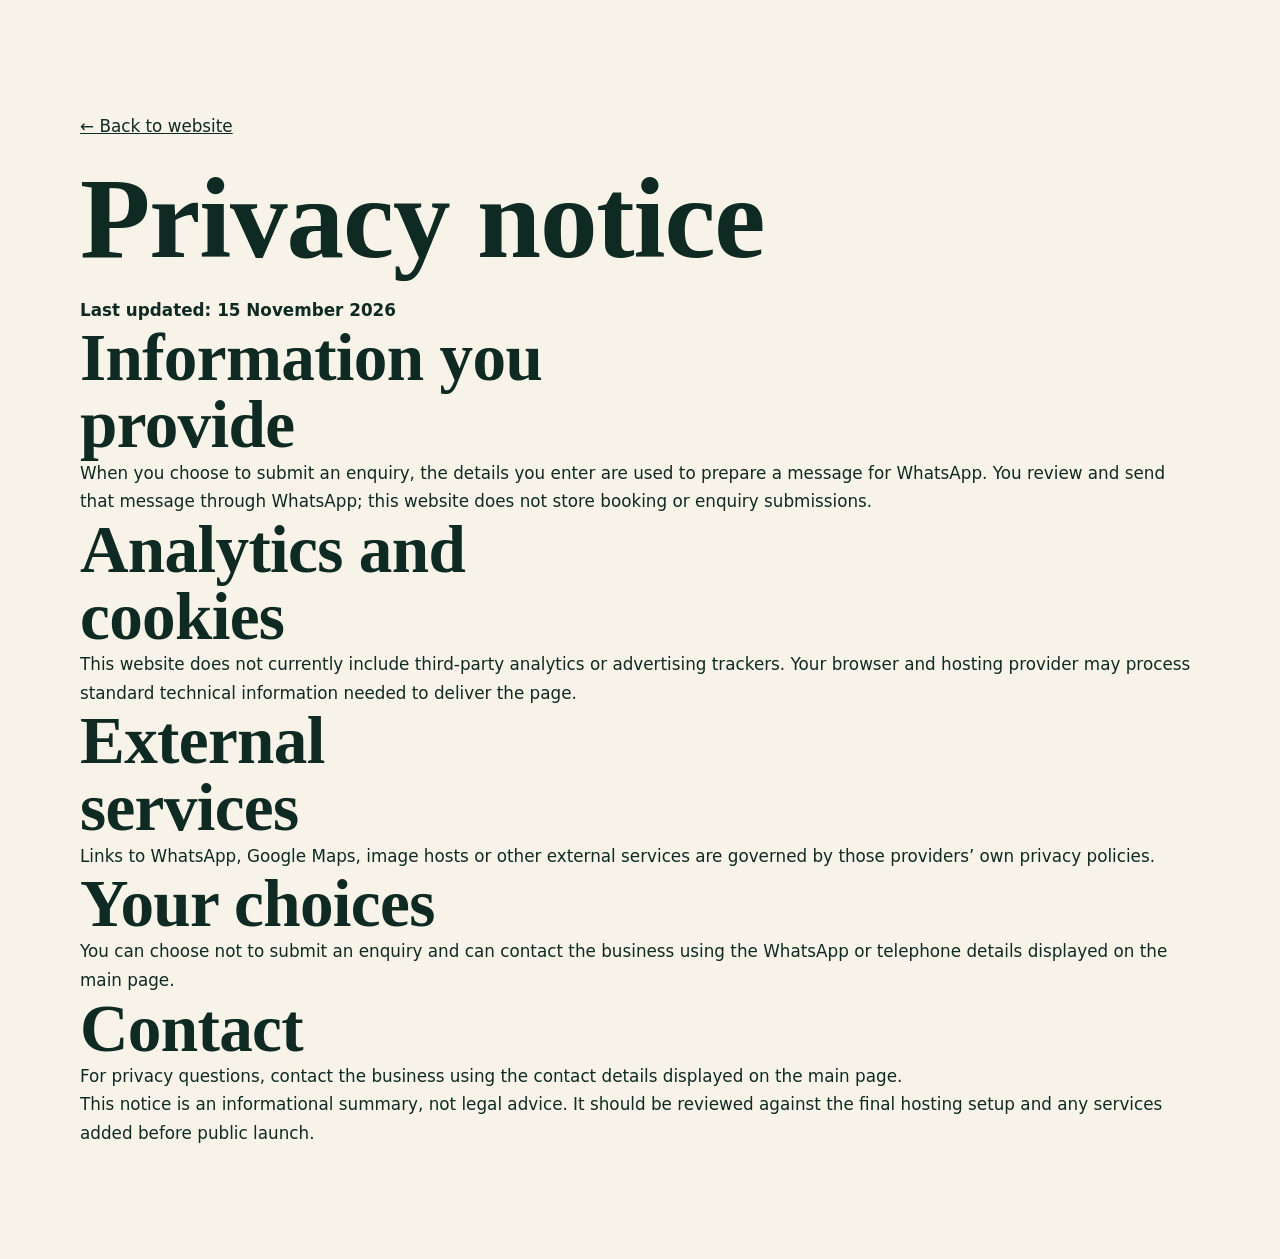
==== privacy.html @ 3b40330c "Add plain-language privacy notice" ====
<!doctype html>
<html lang="en"><head><meta charset="utf-8"><meta name="viewport" content="width=device-width, initial-scale=1"><meta name="robots" content="index,follow"><title>Privacy Notice | A.J Couture & Lifestyle Hub</title><meta name="description" content="How this website handles contact and enquiry information."><link rel="stylesheet" href="css/style.css"></head>
<body><main><section><div class="w"><p><a href="index.html">← Back to website</a></p><h1>Privacy notice</h1><p><strong>Last updated: 15 November 2026</strong></p>
<h2>Information you provide</h2><p>When you choose to submit an enquiry, the details you enter are used to prepare a message for WhatsApp. You review and send that message through WhatsApp; this website does not store booking or enquiry submissions.</p>
<h2>Analytics and cookies</h2><p>This website does not currently include third-party analytics or advertising trackers. Your browser and hosting provider may process standard technical information needed to deliver the page.</p>
<h2>External services</h2><p>Links to WhatsApp, Google Maps, image hosts or other external services are governed by those providers’ own privacy policies.</p>
<h2>Your choices</h2><p>You can choose not to submit an enquiry and can contact the business using the WhatsApp or telephone details displayed on the main page.</p>
<h2>Contact</h2><p>For privacy questions, contact the business using the contact details displayed on the main page.</p>
<p>This notice is an informational summary, not legal advice. It should be reviewed against the final hosting setup and any services added before public launch.</p></div></section></main></body></html>
---- css/style.css ----
:root{--bg:#f8f3e8;--bg2:#efe6d2;--ink:#0f2a22;--mute:#52665e;--line:#d9ccae;--gt:#8a6414;--gold:#d4af37;--emd:#06241c;--em2:#0b3d2e;
--d:"Cormorant Garamond",Georgia,serif;--t:"Jost","Segoe UI",system-ui,sans-serif;
box-sizing:border-box;padding-top:env(safe-area-inset-top,0px);padding-bottom:env(safe-area-inset-bottom,0px);color-scheme:light dark}
@media (prefers-color-scheme:dark){:root{--bg:#07281f;--bg2:#0b3328;--ink:#f6efdc;--mute:#a9c0b4;--line:#1c4a3b;--gt:#e6c36a}}
*,*::before,*::after{box-sizing:border-box}
html{scroll-behavior:smooth;scroll-padding-top:calc(72px + env(safe-area-inset-top,0px));height:100%}
body{margin:0;min-height:100%;background:var(--bg);color:var(--ink);font:400 1.05rem/1.7 var(--t);overflow-x:hidden}
body::before{content:"";position:fixed;inset:0 0 auto;height:env(safe-area-inset-top,0px);background:var(--emd);z-index:90}
a{color:inherit}p{margin:0}h1,h2,h3{font-family:var(--d);margin:0;line-height:1;letter-spacing:-.01em;font-weight:700}
:focus-visible{outline:3px solid var(--gold);outline-offset:3px;border-radius:6px}
.w{width:min(1120px,100% - 2.5rem);margin-inline:auto}
section{padding:clamp(4rem,9vw,7rem) 0}
h2{font-size:clamp(2.4rem,6vw,4.2rem);max-width:14ch}
.mute{color:var(--mute)}.gt{color:var(--gt);font-style:italic}
#tp{position:fixed;top:env(safe-area-inset-top,0px);left:0;right:0;height:7px;z-index:95;background:var(--emd)}
#tp i{display:block;height:100%;background:var(--gold);transform-origin:left;transform:scaleX(0)}
#tp::after{content:"";position:absolute;inset:0;background:repeating-linear-gradient(90deg,transparent 0 9px,#06241c88 9px 10px)}
#gl{position:fixed;left:0;top:0;width:480px;height:480px;margin:-240px 0 0 -240px;border-radius:50%;pointer-events:none;z-index:0;background:radial-gradient(circle,#d4af3724,transparent 65%)}
nav{position:sticky;top:calc(env(safe-area-inset-top,0px) + 7px);z-index:80;background:#06241ce6;backdrop-filter:blur(14px);color:#f6efdc;border-bottom:1px solid #d4af3733}
nav .w{display:flex;align-items:center;justify-content:space-between;height:64px;gap:1rem}
.logo{font:700 1.7rem var(--d);text-decoration:none;display:flex;align-items:center;gap:.6rem}
.logo b{display:grid;place-items:center;width:38px;height:38px;border:1.5px solid var(--gold);border-radius:50%;color:var(--gold);font-size:1rem}
.lk{display:flex;gap:1.5rem;align-items:center}.lk a:not(.btn){text-decoration:none;font-size:.95rem;opacity:.8;transition:opacity .2s}.lk a:not(.btn):hover{opacity:1}
.btn{display:inline-flex;align-items:center;justify-content:center;padding:.9rem 1.7rem;border-radius:999px;font:600 1rem var(--t);text-decoration:none;border:1.5px solid var(--gold);color:inherit;background:none;cursor:pointer;transition:transform .25s,background .25s,color .25s}
.btn:hover{background:var(--gold);color:#06241c}
.btn.g{background:var(--gold);color:#06241c}.btn.g:hover{background:#f0d27a}
.sm{padding:.55rem 1.2rem}
@media (max-width:760px){.lk a:not(.btn){display:none}}
.hero{background:var(--emd);color:#f6efdc;position:relative;overflow:hidden;padding:clamp(3rem,7vw,6rem) 0}
.hero::before{content:"";position:absolute;inset:0;background:repeating-linear-gradient(115deg,transparent 0 38px,#d4af370a 38px 39px),radial-gradient(60% 70% at 80% 30%,#0f5a43,transparent)}
.hero .w{position:relative;display:grid;grid-template-columns:1.1fr .9fr;gap:2rem;align-items:center}
.kick{display:inline-block;border:1px solid #d4af3766;color:#e6c36a;border-radius:999px;padding:.35rem 1rem;font-size:.88rem;letter-spacing:.04em}
h1{font-size:clamp(3.4rem,9.5vw,7.2rem);margin:1.3rem 0 1.2rem}
h1 .l{display:block;overflow:hidden;padding-bottom:.1em}h1 .l span{display:block;transform:translateY(112%);animation:up 1.1s cubic-bezier(.2,.9,.2,1) forwards;animation-delay:var(--d1)}
h1 .l:nth-child(3){color:#e6c36a;font-style:italic;font-weight:500}
@keyframes up{to{transform:none}}
.hero .in{opacity:0;animation:fd .9s 1.3s forwards}@keyframes fd{to{opacity:1}}
.lead{max-width:44ch;color:#c9d9cf;font-size:1.15rem;margin-bottom:1.8rem}
.cta{display:flex;gap:.8rem;flex-wrap:wrap}
.art{width:100%;max-width:470px;margin:auto}
.art svg{width:100%;height:auto;overflow:visible}
.th{fill:none;stroke:#d4af37;stroke-width:2.5;stroke-linecap:round;stroke-dasharray:1;stroke-dashoffset:1;animation:dr 5s .6s ease-in-out forwards}
@keyframes dr{to{stroke-dashoffset:0}}
.nd{position:absolute;left:0;top:0;width:46px;height:5px;border-radius:3px;background:linear-gradient(90deg,#fff,#d4af37);offset-path:path("M20 300 C 120 60, 230 440, 330 210 S 470 110, 500 250");offset-rotate:auto;offset-distance:0;animation:rn 5s .6s ease-in-out forwards}
@keyframes rn{to{offset-distance:100%}}
.ring{transform-origin:260px 215px;animation:pl 4s ease-in-out infinite}@keyframes pl{50%{transform:scale(1.04);opacity:.6}}
.art{position:relative}
@media (max-width:860px){.hero .w{grid-template-columns:1fr}.art{max-width:340px}}
.mq{background:var(--gold);color:#06241c;overflow:hidden;padding:.9rem 0}
.mq div{display:flex;width:max-content;animation:sl 30s linear infinite;font:700 1.5rem var(--d)}
.mq span{padding-right:2.2rem}.mq span::after{content:"✦";margin-left:2.2rem}
@keyframes sl{to{transform:translateX(-50%)}}
[data-r]{opacity:0;transform:translateY(40px);transition:opacity .9s,transform .9s cubic-bezier(.2,.9,.2,1);transition-delay:var(--dl,0s)}[data-r].on{opacity:1;transform:none}
.ab .w{display:block;max-width:760px}
.ab p{font-size:1.15rem}.ab p+p{margin-top:1rem}
.frame{aspect-ratio:4/5;max-width:380px;border:1.5px solid var(--gold);border-radius:200px 200px 24px 24px;padding:12px;position:relative}
.frame div{height:100%;border-radius:190px 190px 14px 14px;background:linear-gradient(160deg,#0b3d2e,#06241c);display:grid;place-items:center;color:#e6c36a;font:700 7rem var(--d);text-align:center;line-height:.9}
.frame small{display:block;font:500 1rem var(--t);letter-spacing:.2em;margin-top:.6rem;color:#c9d9cf}

.sv{background:var(--bg2)}
.cards{display:grid;grid-template-columns:repeat(3,1fr);gap:1.2rem;margin-top:2.6rem}
.cd{position:relative;padding:2rem;border:1px solid var(--line);background:var(--bg);border-radius:24px;overflow:hidden;transition:transform .25s ease-out}
.cd::after{content:"";position:absolute;inset:0;pointer-events:none;background:radial-gradient(360px circle at var(--mx,50%) var(--my,50%),#d4af3730,transparent 60%);opacity:0;transition:opacity .3s}.cd:hover::after{opacity:1}
.cd h3{font-size:2rem;margin:1rem 0 .7rem}
.ic{width:54px;height:54px;border-radius:50%;border:1.5px solid var(--gt);display:grid;place-items:center;color:var(--gt);font:700 1.4rem var(--d)}
@media (max-width:860px){.cards{grid-template-columns:1fr}}
.steps{display:grid;grid-template-columns:repeat(4,1fr);gap:1.2rem;margin-top:2.6rem;position:relative}
.steps::before{content:"";position:absolute;left:0;right:0;top:27px;border-top:2px dashed var(--gt);opacity:.5}
.sp{position:relative}.sp b{display:grid;place-items:center;width:54px;height:54px;border-radius:50%;background:var(--emd);color:#e6c36a;border:2px solid var(--gold);font:700 1.5rem var(--d)}
.sp h3{font-size:1.6rem;margin:1rem 0 .4rem}
@media (max-width:860px){.steps{grid-template-columns:1fr 1fr}.steps::before{display:none}}
.gal{display:grid;grid-template-columns:repeat(4,1fr);gap:1rem;margin-top:2.6rem}
.tile{aspect-ratio:3/4;border-radius:20px;display:flex;align-items:flex-end;padding:1.1rem;color:#fff;font:700 1.5rem var(--d);background-size:cover;background-position:center;transition:transform .4s;overflow:hidden}
.tile:hover{transform:translateY(-8px) rotate(-1deg)}
.tile:nth-child(1){background-image:linear-gradient(160deg,#0b3d2e,#06241c)}.tile:nth-child(2){background-image:repeating-linear-gradient(45deg,#8a6414 0 12px,#d4af37 12px 24px)}.tile:nth-child(3){background-image:linear-gradient(160deg,#7c2d12,#d97706 60%,#065f46)}.tile:nth-child(4){background-image:linear-gradient(160deg,#1c1917,#44403c)}
@media (max-width:860px){.gal{grid-template-columns:1fr 1fr}}
.bk{background:var(--emd);color:#f6efdc}
.bk .w{display:grid;grid-template-columns:1fr 1fr;gap:3rem}
.bk h2{max-width:11ch}.bk p{color:#c9d9cf;margin-top:1rem;max-width:34ch}
.det{display:grid;gap:.5rem;margin-top:1.6rem;font-weight:500}.det a{text-decoration:none;color:#e6c36a}
form{display:grid;gap:.8rem}
input,select,textarea{width:100%;padding:1rem 1.1rem;border-radius:14px;border:1.5px solid #d4af3755;background:#ffffff10;color:#f6efdc;font:inherit}
select option{color:#06241c}input::placeholder,textarea::placeholder{color:#a9c0b4}
input:focus,select:focus,textarea:focus{outline:none;border-color:var(--gold);background:#ffffff1c}
@media (max-width:820px){.bk .w{grid-template-columns:1fr}}
footer{background:#041a14;color:#a9c0b4;text-align:center;padding:2rem 1rem;font-size:.9rem;position:relative;z-index:1}
main{position:relative;z-index:1}
@media (prefers-reduced-motion:reduce){*,*::before,*::after{animation:none!important;transition:none!important}h1 .l span,[data-r],.hero .in{transform:none;opacity:1}.th{stroke-dashoffset:0}.nd{display:none}}

/* AJ couture photography and founder-brand profile */
.art{position:relative;width:100%;max-width:470px;margin:auto}
.hero-fashion{display:block;width:100%;height:min(590px,66vw);min-height:360px;object-fit:cover;object-position:center 24%;border:1px solid #d4af3780;border-radius:220px 220px 24px 24px;box-shadow:0 24px 70px #0006}
.art-caption{position:absolute;left:1rem;right:1rem;bottom:1rem;padding:.9rem 1.1rem;border:1px solid #d4af3770;border-radius:14px;background:#06241ce8;color:#f6efdc;font-size:.9rem;text-align:center;backdrop-filter:blur(10px)}
.frame{margin:0;max-width:410px;padding:12px;border:1.5px solid var(--gold);border-radius:220px 220px 22px 22px;background:linear-gradient(145deg,#fff8e8,#e8d9b7);box-shadow:0 24px 60px #06241c20;overflow:hidden}
.frame img{display:block;width:100%;aspect-ratio:1/1;object-fit:cover;border-radius:50%;filter:brightness(1.04) saturate(1.06)}
.frame figcaption{padding:1rem .5rem .45rem;text-align:center;font-size:.76rem;letter-spacing:.12em;color:var(--gt)}
.frame figcaption strong{display:block;font:700 1.55rem var(--d);letter-spacing:.04em;color:var(--ink)}
.tile{position:relative;aspect-ratio:3/4;margin:0;border-radius:20px;display:flex;align-items:flex-end;color:#fff;overflow:hidden;background:#06241c;isolation:isolate}
.tile img{position:absolute;inset:0;width:100%;height:100%;object-fit:cover;object-position:center;z-index:0;transition:transform .6s}
.tile:hover{transform:translateY(-8px) rotate(-1deg)}.tile:hover img{transform:scale(1.06)}
.tile::after{content:"";position:absolute;inset:35% 0 0;z-index:1;background:linear-gradient(transparent,#041a14ef)}
.tile figcaption{position:relative;z-index:2;padding:1.1rem;font:700 1.35rem/1.1 var(--d);text-shadow:0 2px 10px #0008}
@media(max-width:860px){.hero-fashion{height:480px;min-height:0}}

/* Accessibility: visible labels and predictable keyboard focus for enquiries */
.bk form label{display:block;font-weight:600;margin:.25rem 0 -.45rem}.bk input,.bk select,.bk textarea{min-height:48px}
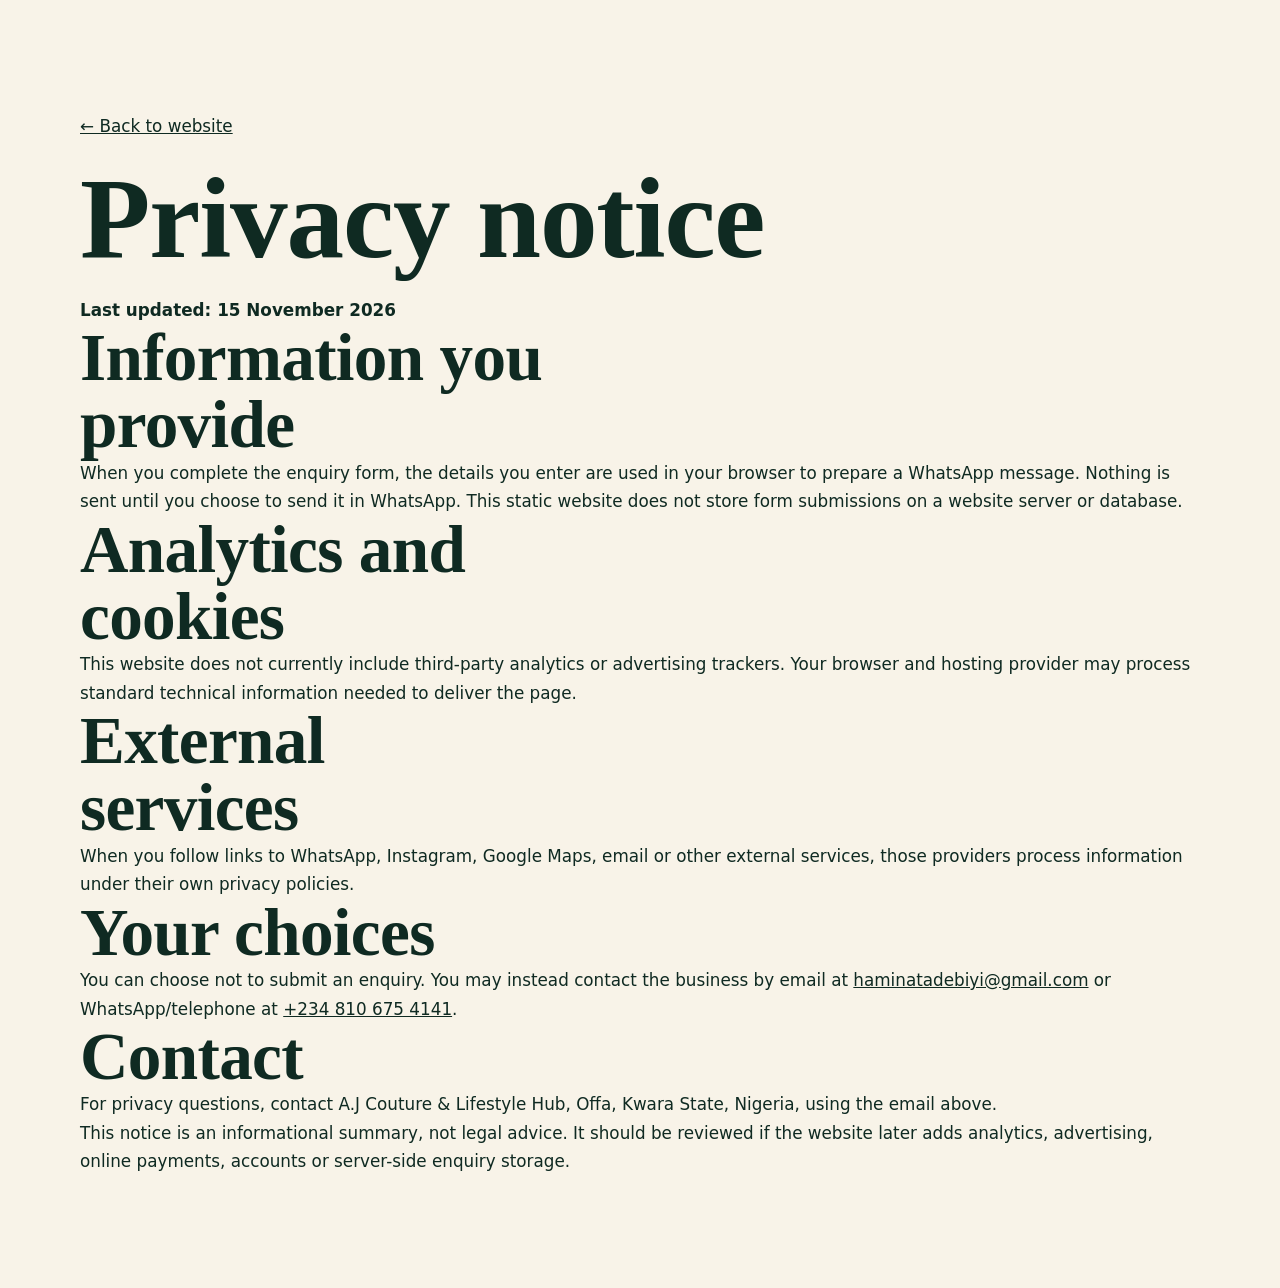
==== commit 677d3768: "Update AJ Couture privacy and contact information" ====
--- a/privacy.html
+++ b/privacy.html
@@ -1,9 +1,9 @@
 <!doctype html>
-<html lang="en"><head><meta charset="utf-8"><meta name="viewport" content="width=device-width, initial-scale=1"><meta name="robots" content="index,follow"><title>Privacy Notice | A.J Couture & Lifestyle Hub</title><meta name="description" content="How this website handles contact and enquiry information."><link rel="stylesheet" href="css/style.css"></head>
+<html lang="en"><head><meta charset="utf-8"><meta name="viewport" content="width=device-width, initial-scale=1"><meta name="robots" content="index,follow"><meta name="theme-color" content="#06241c"><title>Privacy Notice | A.J Couture & Lifestyle Hub</title><meta name="description" content="How A.J Couture & Lifestyle Hub handles website enquiries and contact information."><link rel="icon" type="image/svg+xml" href="assets/images/favicon.svg"><link rel="stylesheet" href="css/style.css"></head>
 <body><main><section><div class="w"><p><a href="index.html">← Back to website</a></p><h1>Privacy notice</h1><p><strong>Last updated: 15 November 2026</strong></p>
-<h2>Information you provide</h2><p>When you choose to submit an enquiry, the details you enter are used to prepare a message for WhatsApp. You review and send that message through WhatsApp; this website does not store booking or enquiry submissions.</p>
+<h2>Information you provide</h2><p>When you complete the enquiry form, the details you enter are used in your browser to prepare a WhatsApp message. Nothing is sent until you choose to send it in WhatsApp. This static website does not store form submissions on a website server or database.</p>
 <h2>Analytics and cookies</h2><p>This website does not currently include third-party analytics or advertising trackers. Your browser and hosting provider may process standard technical information needed to deliver the page.</p>
-<h2>External services</h2><p>Links to WhatsApp, Google Maps, image hosts or other external services are governed by those providers’ own privacy policies.</p>
-<h2>Your choices</h2><p>You can choose not to submit an enquiry and can contact the business using the WhatsApp or telephone details displayed on the main page.</p>
-<h2>Contact</h2><p>For privacy questions, contact the business using the contact details displayed on the main page.</p>
-<p>This notice is an informational summary, not legal advice. It should be reviewed against the final hosting setup and any services added before public launch.</p></div></section></main></body></html>+<h2>External services</h2><p>When you follow links to WhatsApp, Instagram, Google Maps, email or other external services, those providers process information under their own privacy policies.</p>
+<h2>Your choices</h2><p>You can choose not to submit an enquiry. You may instead contact the business by email at <a href="mailto:haminatadebiyi@gmail.com">haminatadebiyi@gmail.com</a> or WhatsApp/telephone at <a href="tel:+2348106754141">+234 810 675 4141</a>.</p>
+<h2>Contact</h2><p>For privacy questions, contact A.J Couture & Lifestyle Hub, Offa, Kwara State, Nigeria, using the email above.</p>
+<p>This notice is an informational summary, not legal advice. It should be reviewed if the website later adds analytics, advertising, online payments, accounts or server-side enquiry storage.</p></div></section></main></body></html>
--- a/css/style.css
+++ b/css/style.css
@@ -89,18 +89,25 @@
 
 /* AJ couture photography and founder-brand profile */
 .art{position:relative;width:100%;max-width:470px;margin:auto}
-.hero-fashion{display:block;width:100%;height:min(590px,66vw);min-height:360px;object-fit:cover;object-position:center 24%;border:1px solid #d4af3780;border-radius:220px 220px 24px 24px;box-shadow:0 24px 70px #0006}
+.hero-fashion{display:block;width:100%;height:auto;max-height:590px;aspect-ratio:1403/1536;object-fit:contain;object-position:center;border:1px solid #d4af3780;border-radius:22px;background:#041a14;box-shadow:0 24px 70px #0006}
 .art-caption{position:absolute;left:1rem;right:1rem;bottom:1rem;padding:.9rem 1.1rem;border:1px solid #d4af3770;border-radius:14px;background:#06241ce8;color:#f6efdc;font-size:.9rem;text-align:center;backdrop-filter:blur(10px)}
 .frame{margin:0;max-width:410px;padding:12px;border:1.5px solid var(--gold);border-radius:220px 220px 22px 22px;background:linear-gradient(145deg,#fff8e8,#e8d9b7);box-shadow:0 24px 60px #06241c20;overflow:hidden}
 .frame img{display:block;width:100%;aspect-ratio:1/1;object-fit:cover;border-radius:50%;filter:brightness(1.04) saturate(1.06)}
 .frame figcaption{padding:1rem .5rem .45rem;text-align:center;font-size:.76rem;letter-spacing:.12em;color:var(--gt)}
 .frame figcaption strong{display:block;font:700 1.55rem var(--d);letter-spacing:.04em;color:var(--ink)}
-.tile{position:relative;aspect-ratio:3/4;margin:0;border-radius:20px;display:flex;align-items:flex-end;color:#fff;overflow:hidden;background:#06241c;isolation:isolate}
-.tile img{position:absolute;inset:0;width:100%;height:100%;object-fit:cover;object-position:center;z-index:0;transition:transform .6s}
-.tile:hover{transform:translateY(-8px) rotate(-1deg)}.tile:hover img{transform:scale(1.06)}
-.tile::after{content:"";position:absolute;inset:35% 0 0;z-index:1;background:linear-gradient(transparent,#041a14ef)}
-.tile figcaption{position:relative;z-index:2;padding:1.1rem;font:700 1.35rem/1.1 var(--d);text-shadow:0 2px 10px #0008}
-@media(max-width:860px){.hero-fashion{height:480px;min-height:0}}
+.gallery-intro{max-width:56ch;margin-top:1rem}
+.tile{position:relative;min-height:310px;aspect-ratio:3/4;margin:0;padding:1.4rem;border:1px solid #d4af3766;border-radius:20px;display:flex;flex-direction:column;align-items:flex-start;justify-content:flex-end;color:#f6efdc;overflow:hidden;background:#06241c;isolation:isolate;transition:transform .35s}
+.tile::before{content:"";position:absolute;inset:0;z-index:-1;opacity:.95}
+.tile::after{content:"";position:absolute;inset:0;z-index:-1;background:linear-gradient(180deg,#041a1420 0%,#041a14ee 100%)}
+.tile-one::before{background:radial-gradient(circle at 70% 25%,#d4af3788,transparent 34%),linear-gradient(145deg,#0b3d2e,#041a14)}
+.tile-two::before{background:radial-gradient(circle at 25% 30%,#e6c36a99,transparent 32%),linear-gradient(145deg,#244b3c,#071e18)}
+.tile-three::before{background:radial-gradient(circle at 70% 20%,#9c6b3d99,transparent 35%),linear-gradient(145deg,#5a3020,#06241c)}
+.tile-four::before{background:radial-gradient(circle at 30% 25%,#b9a7d899,transparent 35%),linear-gradient(145deg,#36304a,#06241c)}
+.tile-mark{position:absolute;top:1.2rem;left:1.4rem;color:#e6c36a;font:500 1rem var(--t);letter-spacing:.18em}
+.tile h3{font:700 clamp(1.7rem,3vw,2.2rem)/1.05 var(--d);max-width:12ch}
+.tile p{margin-top:.65rem;color:#d6e0d8;font-size:.94rem;line-height:1.5;max-width:28ch}
+.tile:hover{transform:translateY(-6px)}
+@media(max-width:860px){.hero-fashion{height:auto;max-height:560px;min-height:0}}
 
 /* Accessibility: visible labels and predictable keyboard focus for enquiries */
 .bk form label{display:block;font-weight:600;margin:.25rem 0 -.45rem}.bk input,.bk select,.bk textarea{min-height:48px}
